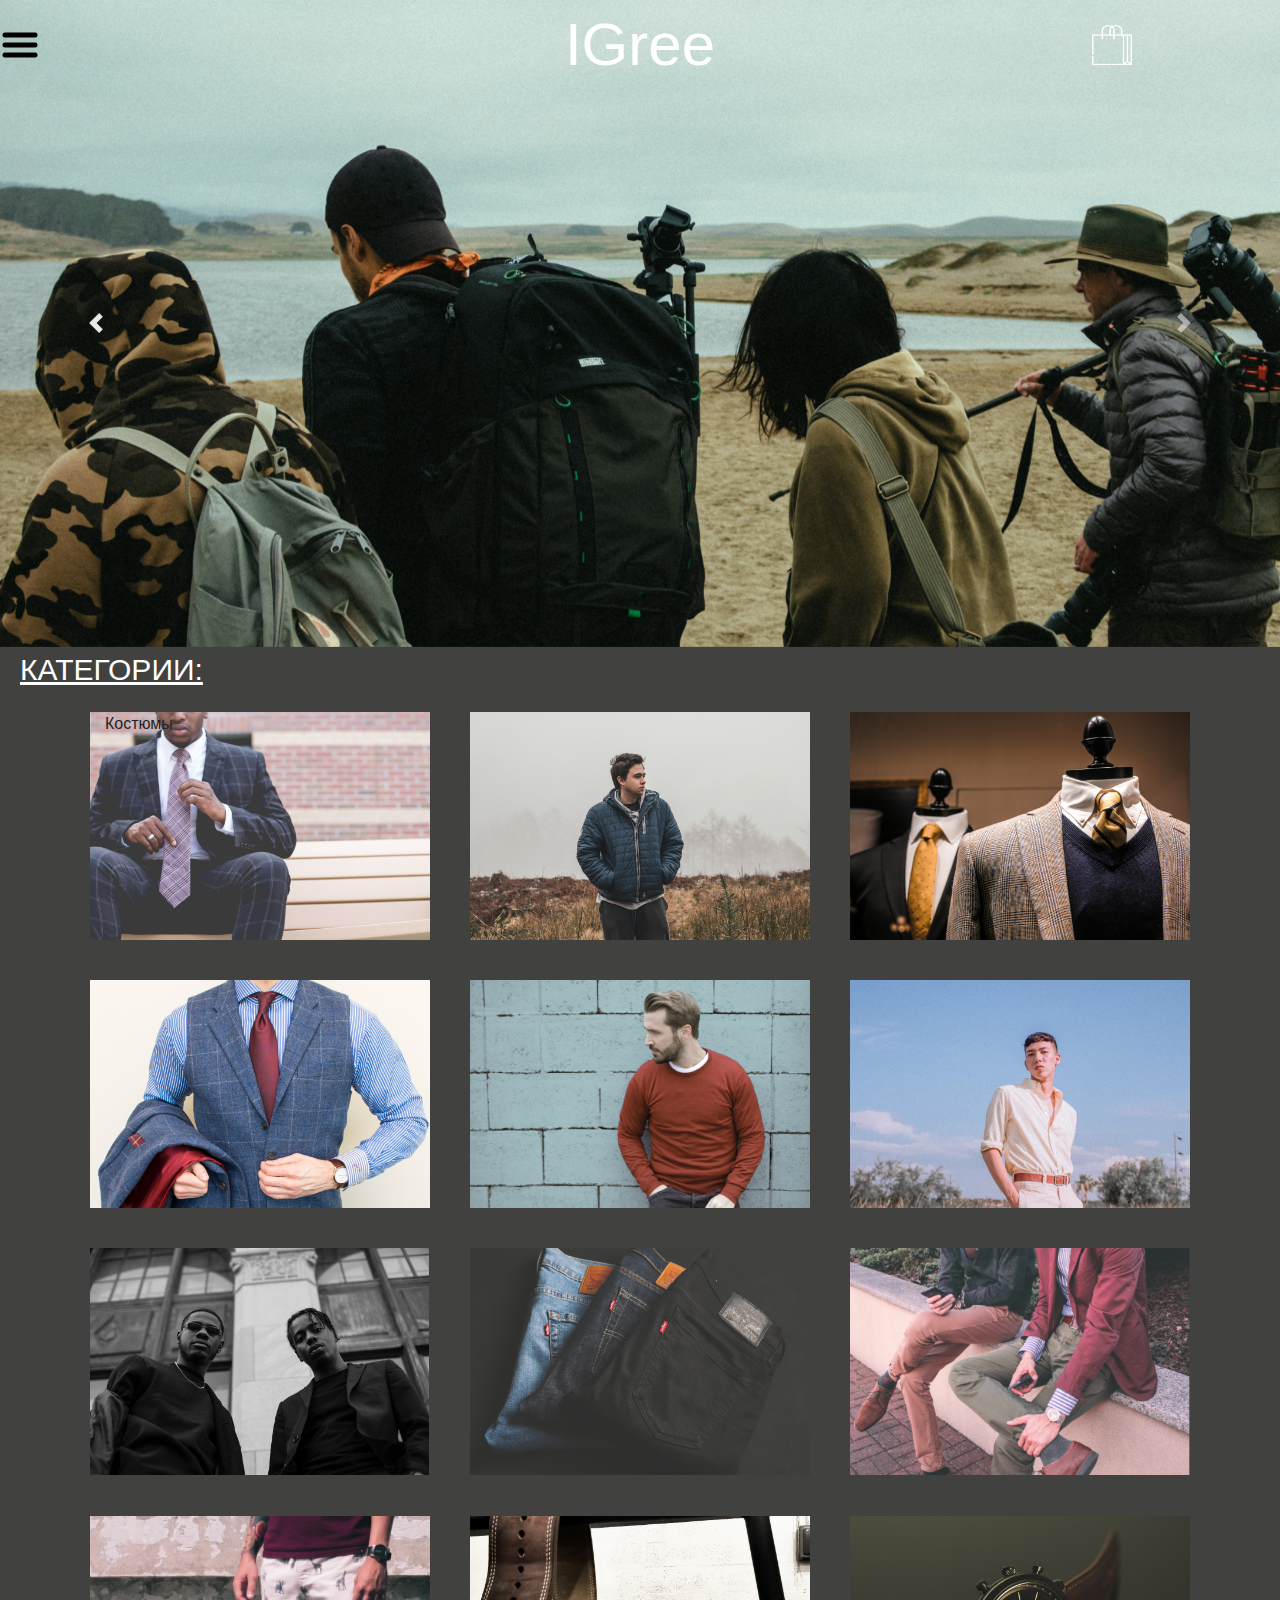
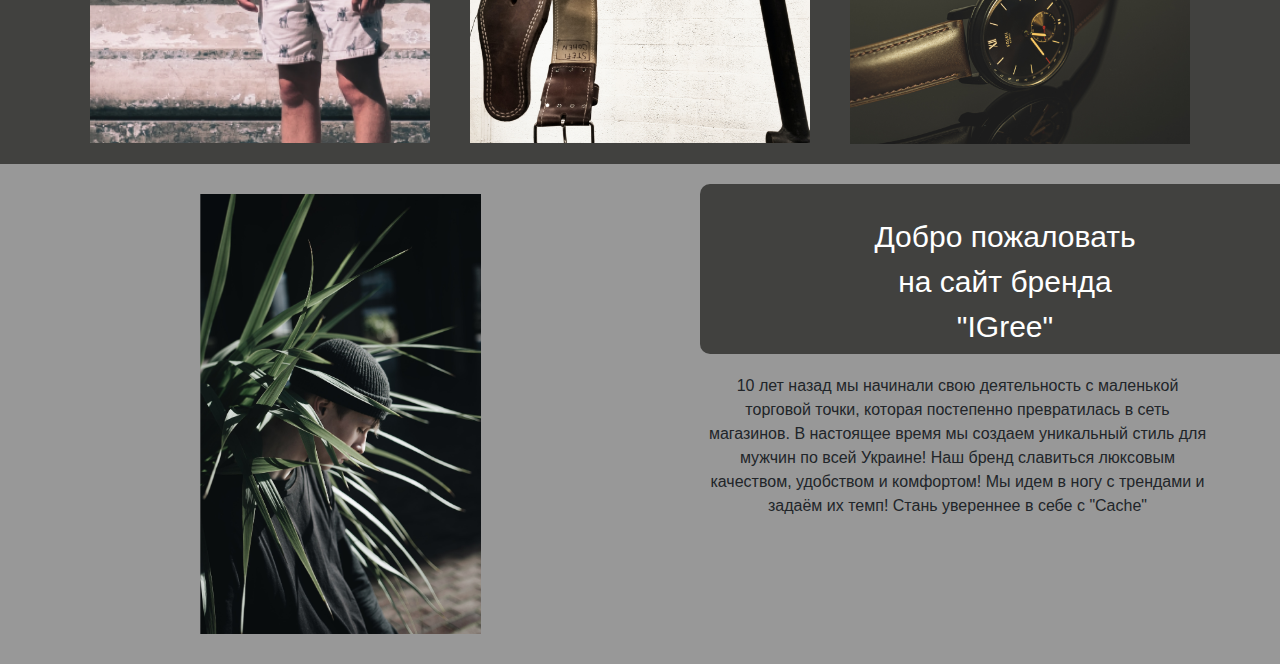
==== index.html @ 5a4f02af "Start" ====
<!DOCTYPE html>
<html lang="en">
<head>
    <meta charset="UTF-8">
    <meta name="viewport" content="width=device-width, initial-scale=1.0">
    <link rel="stylesheet" href="https://stackpath.bootstrapcdn.com/bootstrap/4.5.2/css/bootstrap.min.css" integrity="sha384-JcKb8q3iqJ61gNV9KGb8thSsNjpSL0n8PARn9HuZOnIxN0hoP+VmmDGMN5t9UJ0Z" crossorigin="anonymous">
    <link rel="stylesheet" href="./style.css/header.css">
    <link rel="stylesheet" href="./style.css/carusel.css">
    <link rel="stylesheet" href="./style.css/category.css">
    <link rel="stylesheet" href="./style.css/footer.css">
    <title>IGree</title>
</head>
<body>
    <!-- Header -->
    
    <div class="wrapper">
         
        <header class="header-row">
            
            <div class="row">
                <div class="col-2 ">
                    <a href="#burgerMenu">
                        <img class="hamburger" src="../img/iconsPng/Hamburger_icon.svg.png" alt="menu">
                    </a>
                </div>
                <div class="col-8 text-center">
                    <span class='shopName'>
                        IGree
                    </span>
                </div>
                <div class="col-2 align-items-center">
                    <a href="#shoppingBag">
                        <img class="shoppingBag" src="../img/iconsPng/Shoping bag.png" alt="shoppingBag">
                    </a>
                </div>
            </div>
            

        </header>
        <!-- Сarusel -->
        <div id="carouselExampleControls" class="carousel slide" data-ride="carousel">
            <div class="carousel-inner">
            <div class="carousel-item active">
                <img src="../img/slider/pexels-athena-3002123 1.png" class="img-fluid" alt="...">
            </div>
            <div class="carousel-item">
                <img src="../img/slider/second.png" class="img-fluid" alt="...">
            </div>
            <div class="carousel-item">
                <img src="../img/slider/third.png" class="img-fluid" alt="...">
            </div>
            <div class="carousel-item">
                <img src="../img/slider/four.png" class="img-fluid" alt="...">
            </div>
            <div class="carousel-item">
                <img src="../img/slider/five.png" class="img-fluid" alt="...">
            </div>
            </div>
            <a class="carousel-control-prev" href="#carouselExampleControls" role="button" data-slide="prev">
            <span class="carousel-control-prev-icon" aria-hidden="true"></span>
            <span class="sr-only">Previous</span>
            </a>
            <a class="carousel-control-next" href="#carouselExampleControls" role="button" data-slide="next">
            <span class="carousel-control-next-icon" aria-hidden="true"></span>
            <span class="sr-only">Next</span>
            </a>
        </div>
        
        <div>
            <span class="categoryText">
                КАТЕГОРИИ:
            </span>
        </div>

    <div class="container categoty">
        <div class="row">
            <div class="col-sm categotyItem firstPhoto hover">
                <div class="text-onCar">
                    Костюмы
                </div>
            </div>
            <div class="col-sm categotyItem secondPhoto hover">
                
            </div>
            <div class="col-sm categotyItem thirdPhoto hover">
                
            </div>
        </div>
        <div class="row">
            <div class="col-sm categotyItem fourPhoto hover">
                
            </div>
            <div class="col-sm categotyItem fivePhoto hover">
                
            </div>
            <div class="col-sm categotyItem sixPhoto hover">
                
            </div>
        </div>
        <div class="row">
            <div class="col-sm categotyItem sevenPhoto hover">
                
            </div>
            <div class="col-sm categotyItem eigthPhoto hover">
                
            </div>
            <div class="col-sm categotyItem ninePhoto hover">
                
            </div>
        </div>
        <div class="row">
            <div class="col-sm categotyItem tenPhoto hover">
                
            </div>
            <div class="col-sm categotyItem elevenPhoto hover">
                
            </div>
            <div class="col-sm categotyItem twalvePhoto hover">
                
            </div>
        </div>
    </div> 
        
    </div>  <!-- end wrapper -->
    
    <div class="secondWraper">
       
        <div class="footerImg">
            <!-- imgFooter -->
        </div>
        
        <div class="rigthPart">
            
            <div class="retangleWithText">
                <span>
                    Добро пожаловать <br />
                    на сайт бренда <br />
                    "IGree" 
                </span>
            </div>
            <div class="textRigthPart">
                <span class="retangleText">               
                    10 лет назад мы начинали свою деятельность с маленькой торговой точки, 
                    которая постепенно превратилась в сеть магазинов. 
                    В настоящее время мы создаем уникальный стиль для мужчин по всей Украине!
                     Наш бренд славиться люксовым качеством, удобством и комфортом!
                    Мы идем в ногу с трендами и задаём их темп!
                    Стань увереннее в себе с "Cache"
                </span>
            </div>
        </div>
        
    </div>
        
    

</body>
</html>
---- style.css/header.css ----
.wrapper {
    background-color: #41413F;
}

.header-row {
    overflow: hidden;
    position: fixed;
    top: 0;
    width: 100%;
    z-index: 1;
}

.col-2 {
    display: flex;
    justify-content: space-between;
    align-items: center;
}

.shopName {
    color: #ffffff;
    font-size: 60px;
}

.hamburger {
    width: 40px;
    height: 40px;
}

.shoppingBag {
    width: 40px;
    height: 40px;
}
---- style.css/category.css ----
.hover:hover {
    outline: 10px solid white;
    outline-offset: 0px;

}

.text-onCard {
    opacity: 0;
    height: 187px;
    width: 100%;
}

.text-onCard:hover {
    
     z-index: 1;
     opacity: 1;
    font-size: 24px; 
}

.hover.text:hover {
    display: inherit;
    outline: 0px;
}

.categoryText {
    padding-left: 20px ;
    color: white;
    font-size: 30px;
    text-decoration: underline;
}

.categotyItem {
    margin: 20px;
    width: 500px;
    height: 228px;
    /* background-color: red; */
}

.firstPhoto {
    background: url(../img/category/first.png) no-repeat;
    background-size: cover;
}

.secondPhoto {
    background: url(../img/category/second.png) no-repeat;
    background-size: cover;
}


.thirdPhoto {
    background: url(../img/category/third.png) no-repeat;
    background-size: cover;
}


.fourPhoto {
    background: url(../img/category/four.png) no-repeat;
    background-size: cover;
}

.fivePhoto {
    background: url(../img/category/five.png) no-repeat;
    background-size: cover;
}

.sixPhoto {
    background: url(../img/category/six.png) no-repeat;
    background-size: cover;
}

.sevenPhoto {
    background: url(../img/category/seven.png) no-repeat;
    background-size: contain;
}

.eigthPhoto {
    background: url(../img/category/eigth.png) no-repeat;
    background-size: contain;
}

.ninePhoto {
    background: url(../img/category/nine.png) no-repeat;
    background-size: contain;
}

.tenPhoto {
    background: url(../img/category/ten.png) no-repeat;
    background-size: contain;
}

.elevenPhoto {
    background: url(../img/category/eleven.png) no-repeat;
    background-size: contain;
}

.twalvePhoto {
    background: url(../img/category/twalve.png) no-repeat;
    background-size: contain;
}
---- style.css/footer.css ----
.secondWraper {
    display: flex;
    justify-content: center;
    flex-direction: row;
    height: 500px;
    background-color: #989898;
}

.footerImg {
    flex: 1;
    background: url(../img/Footer/footerImg.png) no-repeat;
    background-size: contain;
    background-position: center;
    margin: 30px;
    padding-left: 20px;
    width: 100%;
}

.rigthPart {
    display: flex;
    flex-direction: column;
    text-align: center;
    flex: 1;
}


.retangleWithText {
    padding-top: 30px;
    padding-left:10px; 
    margin: 20px;
    text-align: center;
    font-size: 30px;
    border-radius: 10px;

    background-color: #41413F;
    color: white;
    
    min-height: 170px;
    width: 100%
}

.textRigthPart {
    display: flex;
    flex-direction: row;
    justify-content: center;
    padding-right: 20px;

}

.retangleText {
  padding-left: 25px;
  padding-right: 50px;
}
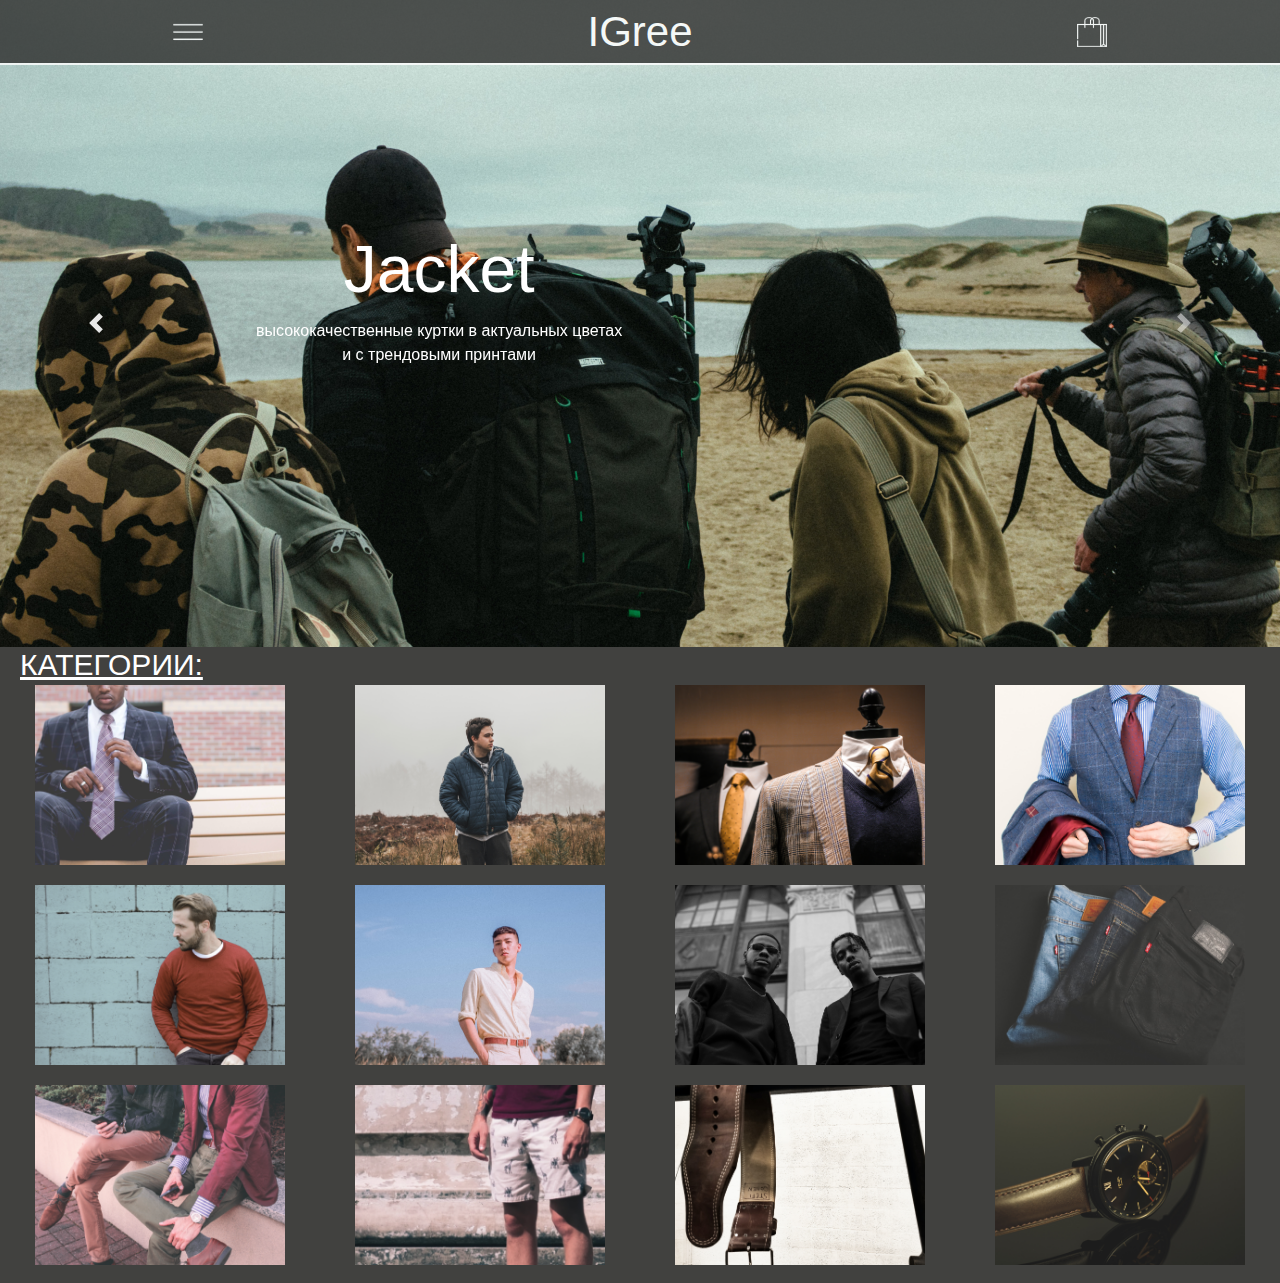
==== commit 4cf6bf12: "all change" ====
--- a/index.html
+++ b/index.html
@@ -4,6 +4,7 @@
     <meta charset="UTF-8">
     <meta name="viewport" content="width=device-width, initial-scale=1.0">
     <link rel="stylesheet" href="https://stackpath.bootstrapcdn.com/bootstrap/4.5.2/css/bootstrap.min.css" integrity="sha384-JcKb8q3iqJ61gNV9KGb8thSsNjpSL0n8PARn9HuZOnIxN0hoP+VmmDGMN5t9UJ0Z" crossorigin="anonymous">
+    <link href="https://fonts.googleapis.com/css2?family=Jura:wght@700&display=swap" rel="stylesheet">
     <link rel="stylesheet" href="./style.css/header.css">
     <link rel="stylesheet" href="./style.css/carusel.css">
     <link rel="stylesheet" href="./style.css/category.css">
@@ -13,120 +14,219 @@
 <body>
     <!-- Header -->
     
-    <div class="wrapper">
+<div class="wrapper">
          
-        <header class="header-row">
-            
-            <div class="row">
-                <div class="col-2 ">
-                    <a href="#burgerMenu">
-                        <img class="hamburger" src="../img/iconsPng/Hamburger_icon.svg.png" alt="menu">
-                    </a>
+<header class="header-row categoryPage">
+    <div class="row">
+        <div class="col-2 p-0 justify-content-end">
+            <a href="#burgerMenu">
+                <img class="hamburger" src="./img/headerWhite/menu 1.png" alt="menu">
+            </a>
+        </div>
+        <div class="col-8 text-center">
+            <span class='shopName categoryBlack'>
+                IGree
+            </span>
+        </div>
+        <div class="col-2 p-0">
+            <a href="#shoppingBag">
+                <img class="shoppingBag categoryBlack" src='./img/headerWhite/Shoping bag.png' alt="shoppingBag">
+            </a>
+        </div>
+    </div>
+</header>
+
+        <!-- Сarusel -->
+<div id="carouselExampleControls mt-5" class="carousel slide" data-ride="carousel">
+    <div class="carousel-inner">
+        <div class="carousel-item active">
+            <img src="../img/slider/pexels-athena-3002123 1.png" class="img-fluid" alt="...">
+                <div class="caruselText">
+                    <div class="carusel title">
+                         <span>Jacket</span>
+                    </div>
+                   <div class="carusel text">
+                        <span> высококачественные куртки в актуальных цветах <br />
+                            и с трендовыми принтами</span>
+                    </div>
                 </div>
-                <div class="col-8 text-center">
-                    <span class='shopName'>
-                        IGree
-                    </span>
-                </div>
-                <div class="col-2 align-items-center">
-                    <a href="#shoppingBag">
-                        <img class="shoppingBag" src="../img/iconsPng/Shoping bag.png" alt="shoppingBag">
-                    </a>
-                </div>
-            </div>
-            
+        </div>
+        <div class="carousel-item">
+            <img src="../img/slider/second.png" class="img-fluid" alt="...">
+        </div>
+        <div class="carousel-item">
+            <img src="../img/slider/third.png" class="img-fluid" alt="...">
+         </div>
+        <div class="carousel-item">
+            <img src="../img/slider/four.png" class="img-fluid" alt="...">
+        </div>
+        <div class="carousel-item">
+            <img src="../img/slider/five.png" class="img-fluid" alt="...">
+        </div>
+    </div>
+    <a class="carousel-control-prev" href="#carouselExampleControls" role="button" data-slide="prev">
+        <span class="carousel-control-prev-icon" aria-hidden="true"></span>
+        <span class="sr-only">Previous</span>
+    </a>
+    <a class="carousel-control-next" href="#carouselExampleControls" role="button" data-slide="next">
+        <span class="carousel-control-next-icon" aria-hidden="true"></span>
+        <span class="sr-only">Next</span>
+    </a>
+</div>
+        
+<div>
+    <span class="categoryText display-1">
+        КАТЕГОРИИ:
+    </span>
+</div>
 
-        </header>
-        <!-- Сarusel -->
-        <div id="carouselExampleControls" class="carousel slide" data-ride="carousel">
-            <div class="carousel-inner">
-            <div class="carousel-item active">
-                <img src="../img/slider/pexels-athena-3002123 1.png" class="img-fluid" alt="...">
-            </div>
-            <div class="carousel-item">
-                <img src="../img/slider/second.png" class="img-fluid" alt="...">
-            </div>
-            <div class="carousel-item">
-                <img src="../img/slider/third.png" class="img-fluid" alt="...">
-            </div>
-            <div class="carousel-item">
-                <img src="../img/slider/four.png" class="img-fluid" alt="...">
-            </div>
-            <div class="carousel-item">
-                <img src="../img/slider/five.png" class="img-fluid" alt="...">
-            </div>
-            </div>
-            <a class="carousel-control-prev" href="#carouselExampleControls" role="button" data-slide="prev">
-            <span class="carousel-control-prev-icon" aria-hidden="true"></span>
-            <span class="sr-only">Previous</span>
-            </a>
-            <a class="carousel-control-next" href="#carouselExampleControls" role="button" data-slide="next">
-            <span class="carousel-control-next-icon" aria-hidden="true"></span>
-            <span class="sr-only">Next</span>
-            </a>
-        </div>
-        
-        <div>
-            <span class="categoryText">
-                КАТЕГОРИИ:
-            </span>
-        </div>
-
-    <div class="container categoty">
-        <div class="row">
-            <div class="col-sm categotyItem firstPhoto hover">
-                <div class="text-onCar">
-                    Костюмы
-                </div>
-            </div>
-            <div class="col-sm categotyItem secondPhoto hover">
-                
-            </div>
-            <div class="col-sm categotyItem thirdPhoto hover">
-                
-            </div>
-        </div>
-        <div class="row">
-            <div class="col-sm categotyItem fourPhoto hover">
-                
-            </div>
-            <div class="col-sm categotyItem fivePhoto hover">
-                
-            </div>
-            <div class="col-sm categotyItem sixPhoto hover">
-                
-            </div>
-        </div>
-        <div class="row">
-            <div class="col-sm categotyItem sevenPhoto hover">
-                
-            </div>
-            <div class="col-sm categotyItem eigthPhoto hover">
-                
-            </div>
-            <div class="col-sm categotyItem ninePhoto hover">
-                
-            </div>
-        </div>
-        <div class="row">
-            <div class="col-sm categotyItem tenPhoto hover">
-                
-            </div>
-            <div class="col-sm categotyItem elevenPhoto hover">
-                
-            </div>
-            <div class="col-sm categotyItem twalvePhoto hover">
-                
-            </div>
-        </div>
-    </div> 
+<!-- Категории -->
+    <div class="container-fluid categoty">
+        <div class="row flex-wrap">
+            <div class="col-sm-3 col-md-3 category-item">
+                <figure>
+                    <div class="firstPhoto commonPhotoStyle">
+                        <div class="hideText textFirstPhotoPosition">
+                            <div class="whiteTextBlock">Костю</div>
+                            <div class="blackTextBlock">мы</div>
+                        </div>
+                    </div>
+                </figure>
+            </div>
+            <div class="col-sm-3 col-md-3 category-item">
+                <figure>
+                    <div class="secondPhoto commonPhotoStyle">
+                        <div class="hideText textSecondPhotoPosition">
+                            <div class="mainTextBlock">
+                                <div class="blackTextBlock">Ку</div>
+                                <div class="whiteTextBlock">рт</div>
+                                <div class="blackTextBlock">ки</div>
+                            </div>
+                        </div>
+                    </div>
+                </figure>
+            </div>
+            <div class="col-sm-3 col-md-3 category-item">
+                <figure>
+                    <div class="thirdPhoto commonPhotoStyle">
+                        <div class="hideText textThirdPhotoPosition">
+                            <div class="mainTextBlock">
+                                <div class="whiteTextBlock">Пиджаки</div>
+                            </div>
+                        </div>
+                    </div>
+                </figure>
+            </div>
+            <div class="col-sm-3 col-md-3 category-item">
+                <figure>
+                    <div class="fourPhoto commonPhotoStyle">
+                        <div class="hideText textFourPhotoPosition">
+                            <div class="mainTextBlock">
+                                <div class="whiteTextBlock">Жилеты</div>
+                            </div>
+                        </div>
+                    </div>
+                </figure>
+            </div>
+            <div class="col-sm-3 col-md-3 category-item">
+                <figure>
+                    <div class="fivePhoto commonPhotoStyle">
+                        <div class="hideText textFivePhotoPosition">
+                            <div class="mainTextBlock">
+                                <div class="blackTextBlock">Коф</div>
+                                <div class="whiteTextBlock">ты</div>
+                            </div>
+                        </div>
+                    </div>
+                </figure>
+            </div>
+            <div class="col-sm-3 col-md-3 category-item">
+                <figure>
+                    <div class="sixPhoto commonPhotoStyle">
+                        <div class="hideText textSixPhotoPosition">
+                            <div class="mainTextBlock">
+                                <div class="whiteTextBlock">Рубашки</div>
+                            </div>
+                        </div>
+                    </div>
+                </figure>
+            </div>
+            <div class="col-sm-3 col-md-3 category-item">
+                <figure>
+                    <div class="sevenPhoto commonPhotoStyle">
+                        <div class="hideText textSevenPhotoPosition">
+                            <div class="mainTextBlock">
+                                <div class="whiteTextBlock">Футболки</div>
+                            </div>
+                        </div>
+                    </div>
+                </figure>
+            </div>
+            <div class="col-sm-3 col-md-3 category-item">
+                <figure>
+                    <div class="eigthPhoto commonPhotoStyle">
+                        <div class="hideText textEigthPhotoPosition">
+                            <div class="mainTextBlock">
+                                <div class="whiteTextBlock">Джинсы</div>
+                            </div>
+                        </div>
+                    </div>
+                </figure>
+            </div>
+            <div class="col-sm-3 col-md-3 category-item">
+                <figure>
+                    <div class="ninePhoto commonPhotoStyle">
+                        <div class="hideText textNinePhotoPosition">
+                            <div class="mainTextBlock">
+                                <div class="whiteTextBlock">Брюки</div>
+                            </div>
+                        </div>
+                    </div>
+                </figure>
+            </div>
+            <div class="col-sm-3 col-md-3 category-item">
+                <figure>
+                    <div class="tenPhoto commonPhotoStyle">
+                        <div class="hideText textTenPhotoPosition">
+                            <div class="mainTextBlock">
+                                <div class="blackTextBlock">Шор</div>
+                                <div class="whiteTextBlock">ты</div>
+                            </div>
+                        </div>
+                    </div>
+                </figure>
+            </div>
+            <div class="col-sm-3 col-md-3 category-item">
+                <figure>
+                    <div class="elevenPhoto commonPhotoStyle">
+                        <div class="hideText textElevenPhotoPosition">
+                            <div class="mainTextBlock">
+                                <div class="whiteTextBlock">Ре</div>
+                                <div class="blackTextBlock">мни</div>
+                            </div>
+                        </div>
+                    </div>
+                </figure>
+            </div>
+            <div class="col-sm-3 col-md-3 category-item">
+                <figure>
+                    <div class="twalvePhoto commonPhotoStyle">
+                        <div class="hideText textTwalvePhotoPosition">
+                                <div class="whiteTextBlock">Часы</div>
+                        </div>
+                    </div>
+                </figure>
+            </div>
+        </div>
+     </div>
+</div> 
         
     </div>  <!-- end wrapper -->
     
-    <div class="secondWraper">
+    <!-- <div class="secondWraper">
        
         <div class="footerImg">
-            <!-- imgFooter -->
+             
         </div>
         
         <div class="rigthPart">
@@ -150,9 +250,9 @@
             </div>
         </div>
         
-    </div>
-        
-    
+    </div> -->
+        
+ 
 
 </body>
 </html>--- a/style.css/header.css
+++ b/style.css/header.css
@@ -1,4 +1,3 @@
-
 .wrapper {
     background-color: #41413F;
 }
@@ -9,6 +8,15 @@
     top: 0;
     width: 100%;
     z-index: 1;
+    background-color: #2c2c2b;
+    opacity: 0.8;
+}
+
+.header-row:after {
+   content: "";
+    display: block;
+    background-color: white;
+    border: 0.8px solid white
 }
 
 .col-2 {
@@ -18,18 +26,23 @@
 }
 
 .shopName {
+    opacity: 1;
     color: #ffffff;
-    font-size: 60px;
+    font-size: 42px;
 }
 
 .hamburger {
-    width: 40px;
-    height: 40px;
+    opacity: 1;
+    z-index: 1;
+    padding-top: 6px;
+    width: 30px;
+    height: 30px;
 }
 
 .shoppingBag {
-    width: 40px;
-    height: 40px;
+    opacity: 1;
+    width: 30px;
+    height: 30px;
 }
 
 
--- a/style.css/carusel.css
+++ b/style.css/carusel.css
@@ -0,0 +1,25 @@
+.carousel-item {
+    
+}
+
+.caruselText {
+    display: flex;
+    flex-direction: column;
+    justify-content: center;
+    align-items: center;
+    position: absolute;
+    left: 20%;
+    top: 34%;
+
+}
+
+.carusel.title {
+    color: white;
+    font-size: 66px;
+    
+}
+
+.carusel.text {
+    text-align: center;
+    color: white;
+}--- a/style.css/category.css
+++ b/style.css/category.css
@@ -1,40 +1,129 @@
-
-.hover:hover {
-    outline: 10px solid white;
-    outline-offset: 0px;
-
-}
-
-.text-onCard {
-    opacity: 0;
-    height: 187px;
-    width: 100%;
-}
-
-.text-onCard:hover {
-    
-     z-index: 1;
-     opacity: 1;
-    font-size: 24px; 
-}
-
-.hover.text:hover {
-    display: inherit;
-    outline: 0px;
-}
+*, *:before, *:after {
+    box-sizing: border-box;
+  }
 
 .categoryText {
     padding-left: 20px ;
     color: white;
     font-size: 30px;
     text-decoration: underline;
+} 
+
+.row {
+    display: flex;
+    justify-content: center;
+}
+
+figure {
+    color: #fff;
+    display: inline-flex;
+    justify-content: center;
+    align-items: center;
+    text-align: center;
+    position: relative;
+}
+
+figure span {
+    transition: 0.2s;
+    transform: translateY(20px);
+}
+
+figure p {
+    transition: 0.2s;
+    transform: translateY(-20px);
+    opacity: 0;
+    visibility: hidden;
+    /* letter-spacing: 10px; */
+}
+
+figure:before {
+    content: '';
+    position: absolute;
+    top: 5%;
+    right: 5%;
+    bottom: 5%;
+    left: 5%;
+    border-top: solid 2px;
+    border-bottom: solid 2px;
+    transition: 0.2s;
+    transform: scaleX(0);
+}
+  
+figure:after {
+    content: '';
+    position: absolute;
+    top: 5%;
+    right: 5%;
+    bottom: 5%;
+    left: 5%;
+    border-left: solid 2px;
+    border-right: solid 2px;
+    transition: 0.2s;
+    transform: scaleY(0);
+}
+
+.hideText {
+    display: flex;
+    font-family: 'Jura', sans-serif;
+    font-size: 30px;
+    opacity: 0;
+}
+
+figure:hover:before, 
+figure:hover:after{
+    transform: scale(1);
+}
+  
+figure:hover .hideText, 
+figure:hover p {
+    transform: translateY(0);
+    opacity: 1;
+    visibility: visible;
 }
 
 .categotyItem {
+    width: 80vh;
     margin: 20px;
-    width: 500px;
-    height: 228px;
-    /* background-color: red; */
+    height: 161px;
+} 
+
+.category-item {
+    position: relative;
+    height: 200px;
+     min-width: 280px;
+}
+
+.category-item > figure {
+    position: absolute;
+    top: 0;
+    left: 15px;
+    right: 15px;
+    bottom: 0;    
+}
+
+.commonPhotoStyle {
+    height: 180px;
+    min-width: 250px;
+}
+
+/* textHoverBlock */
+
+.mainTextBlock{
+    display: flex;
+    flex-direction: row;
+    text-align: justify;
+}
+
+.firstPhoto.commonPhotoStyle {
+    text-align: justify;
+}
+
+.blackTextBlock {
+    color: black;
+}
+
+.whiteTextBlock {
+    color: white;
 }
 
 .firstPhoto {
@@ -42,26 +131,71 @@
     background-size: cover;
 }
 
+.textFirstPhotoPosition {
+    position: absolute;
+    top: 41%;
+    left: 11%;
+    text-align: center;
+    width: 100%;
+    letter-spacing: 10px;
+}
+
 .secondPhoto {
     background: url(../img/category/second.png) no-repeat;
     background-size: cover;
 }
 
+.textSecondPhotoPosition {
+    position: absolute;
+    top: 41%;
+    left: 10%;
+    text-align: center;
+    font-size: 36px;
+    width: 100%;
+    letter-spacing: 0.37em;
+}
 
 .thirdPhoto {
     background: url(../img/category/third.png) no-repeat;
     background-size: cover;
 }
 
+.textThirdPhotoPosition {
+    position: absolute;
+    top: 70%;
+    left: 10%;
+    text-align: center;
+    width: 100%;
+    letter-spacing: 0.37em;
+} 
 
 .fourPhoto {
     background: url(../img/category/four.png) no-repeat;
     background-size: cover;
 }
 
+.textFourPhotoPosition {
+    position: absolute;
+    top: 60%;
+    left: 23%;
+    text-align: center;
+    width: 100%;
+    letter-spacing: 0.37em;
+}
+
 .fivePhoto {
     background: url(../img/category/five.png) no-repeat;
     background-size: cover;
+
+}
+
+.textFivePhotoPosition {
+    position: absolute;
+    top: 41%;
+    left: 11%;
+    text-align: center;
+    width: 100%;
+    letter-spacing: 0.37em;
 }
 
 .sixPhoto {
@@ -69,32 +203,95 @@
     background-size: cover;
 }
 
+.textSixPhotoPosition {
+    position: absolute;
+    top: 2%;
+    left: 10%;
+    text-align: center;
+    width: 100%;
+    letter-spacing: 0.37em;
+}
+
 .sevenPhoto {
     background: url(../img/category/seven.png) no-repeat;
-    background-size: contain;
+    background-size: cover;
+}
+
+.textSevenPhotoPosition {
+    position: absolute;
+    top: 69%;
+    left: 8%;
+    text-align: center;
+    width: 100%;
+    letter-spacing: 0.30em;
 }
 
 .eigthPhoto {
     background: url(../img/category/eigth.png) no-repeat;
-    background-size: contain;
+    background-size: cover;
+}
+
+.textEigthPhotoPosition {
+    position: absolute;
+    top: 41%;
+    left: 15%;
+    text-align: center;
+    width: 100%;
+    letter-spacing: 0.37em;
 }
 
 .ninePhoto {
     background: url(../img/category/nine.png) no-repeat;
-    background-size: contain;
+    background-size: cover;
+}
+
+.textNinePhotoPosition {
+    position: absolute;
+    top: 60%;
+    left: 23%;
+    text-align: center;
+    width: 100%;
+    letter-spacing: 0.37em;
 }
 
 .tenPhoto {
     background: url(../img/category/ten.png) no-repeat;
-    background-size: contain;
+    background-size: cover;
+}
+
+.textTenPhotoPosition {
+    position: absolute;
+    top: 41%;
+    left: 15%;
+    text-align: center;
+    width: 100%;
+    letter-spacing: 0.7em;
 }
 
 .elevenPhoto {
     background: url(../img/category/eleven.png) no-repeat;
-    background-size: contain;
+    background-size: cover;
+}
+
+.textElevenPhotoPosition {
+    position: absolute;
+    top: 35%;
+    left: 13%;
+    text-align: center;
+    width: 100%;
+    letter-spacing: 0.7em;
 }
 
 .twalvePhoto {
     background: url(../img/category/twalve.png) no-repeat;
-    background-size: contain;
+    background-size: cover;
+}
+
+.textTwalvePhotoPosition {
+    position: absolute;
+    top: 41%;
+    left: 15%;
+    text-align: center;
+    width: 100%;
+    letter-spacing: 1.1em;
 }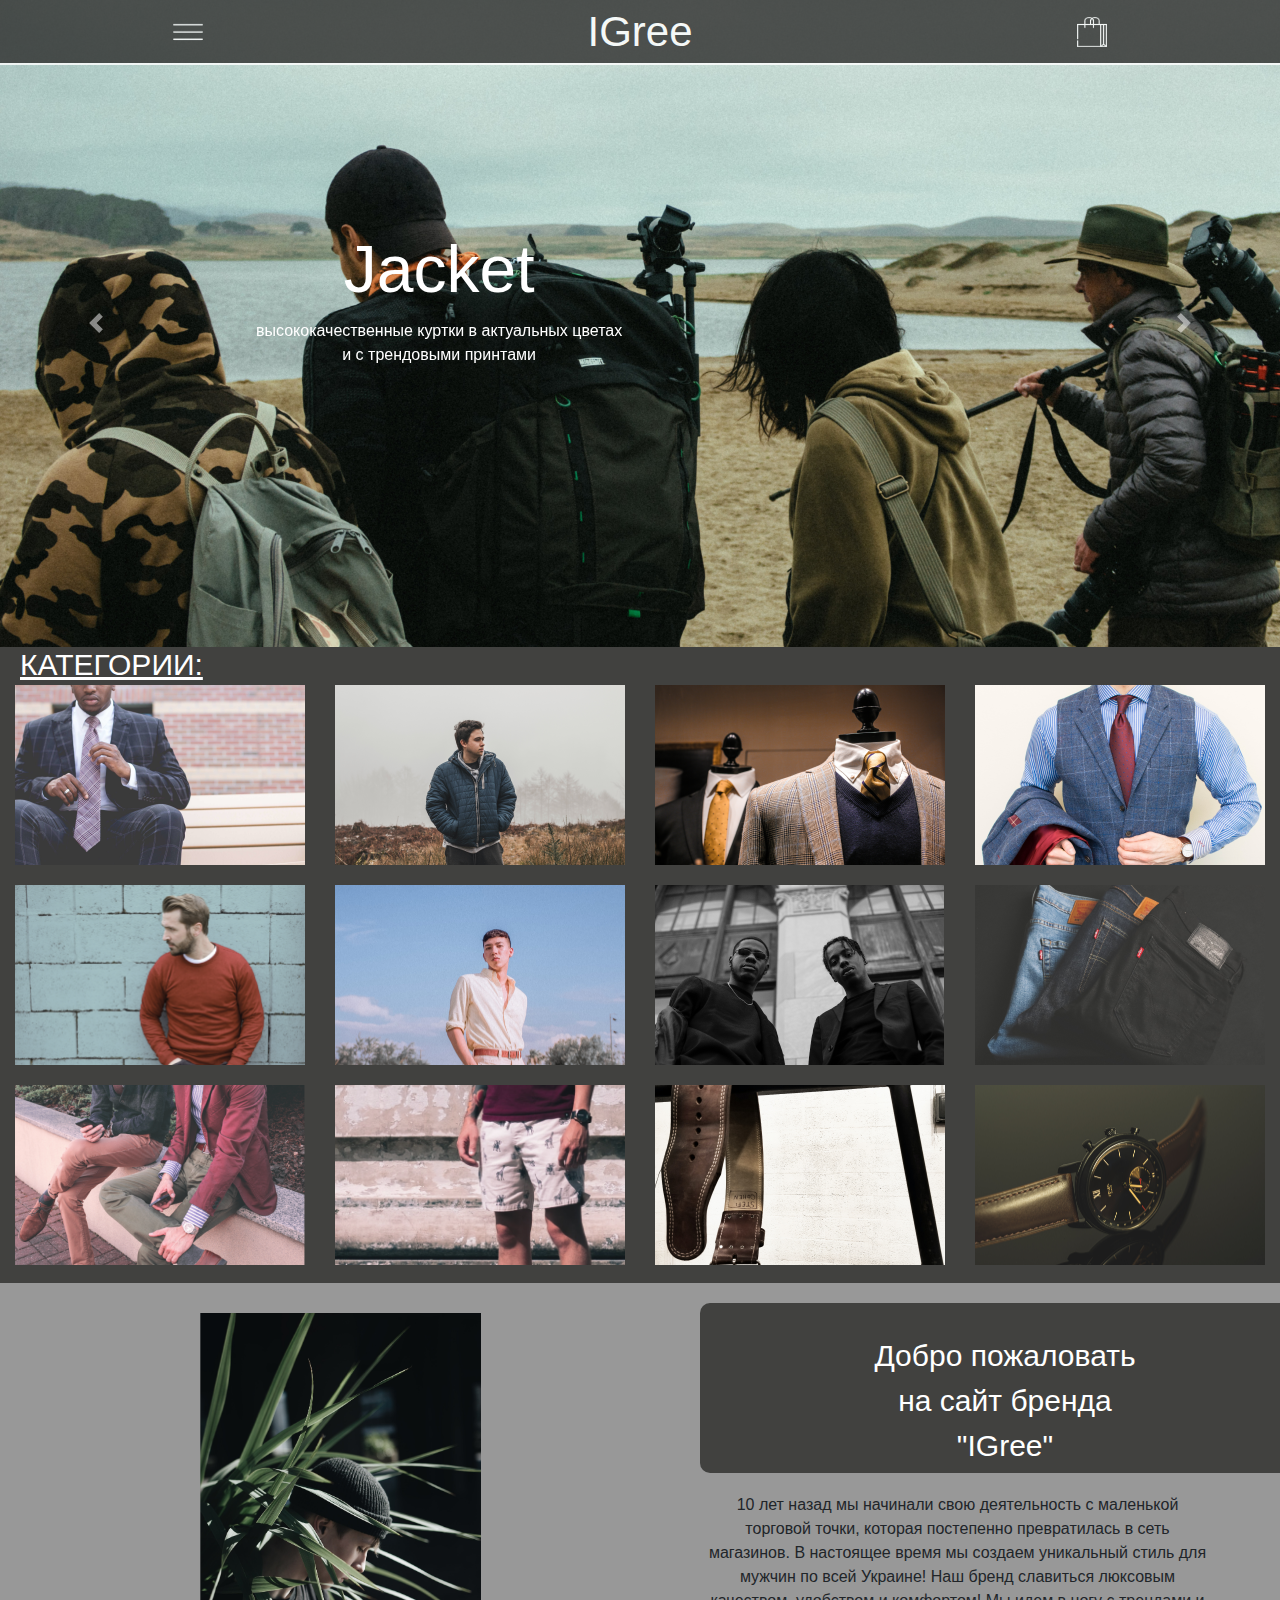
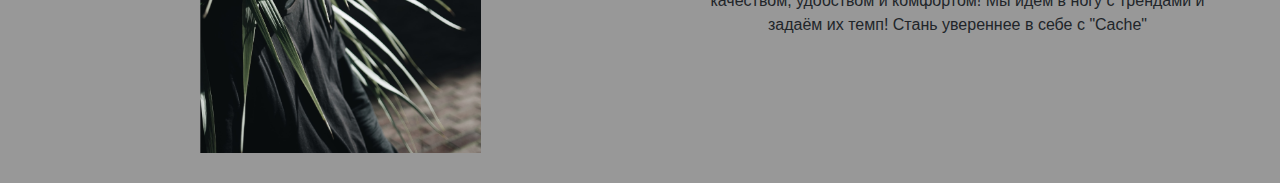
==== commit 1fe36cb0: "all chenges" ====
--- a/index.html
+++ b/index.html
@@ -87,8 +87,10 @@
                 <figure>
                     <div class="firstPhoto commonPhotoStyle">
                         <div class="hideText textFirstPhotoPosition">
-                            <div class="whiteTextBlock">Костю</div>
-                            <div class="blackTextBlock">мы</div>
+                            <div class="commonBlackAndWhiteBlock">
+                                <div class="whiteTextBlock">Костю</div>
+                                <div class="blackTextBlock">мы</div>
+                            </div>
                         </div>
                     </div>
                 </figure>
@@ -98,9 +100,11 @@
                     <div class="secondPhoto commonPhotoStyle">
                         <div class="hideText textSecondPhotoPosition">
                             <div class="mainTextBlock">
-                                <div class="blackTextBlock">Ку</div>
-                                <div class="whiteTextBlock">рт</div>
-                                <div class="blackTextBlock">ки</div>
+                                <div class="commonBlackAndWhiteBlock">
+                                    <div class="blackTextBlock">Ку</div>
+                                    <div class="whiteTextBlock">рт</div>
+                                    <div class="blackTextBlock">ки</div>
+                                </div>
                             </div>
                         </div>
                     </div>
@@ -111,7 +115,9 @@
                     <div class="thirdPhoto commonPhotoStyle">
                         <div class="hideText textThirdPhotoPosition">
                             <div class="mainTextBlock">
-                                <div class="whiteTextBlock">Пиджаки</div>
+                                <div class="commonBlackAndWhiteBlock">
+                                    <div class="whiteTextBlock">Пиджаки</div>
+                                </div>
                             </div>
                         </div>
                     </div>
@@ -122,7 +128,9 @@
                     <div class="fourPhoto commonPhotoStyle">
                         <div class="hideText textFourPhotoPosition">
                             <div class="mainTextBlock">
-                                <div class="whiteTextBlock">Жилеты</div>
+                                <div class="commonBlackAndWhiteBlock">
+                                    <div class="whiteTextBlock">Жилеты</div>
+                                </div>
                             </div>
                         </div>
                     </div>
@@ -133,8 +141,10 @@
                     <div class="fivePhoto commonPhotoStyle">
                         <div class="hideText textFivePhotoPosition">
                             <div class="mainTextBlock">
-                                <div class="blackTextBlock">Коф</div>
-                                <div class="whiteTextBlock">ты</div>
+                                <div class="commonBlackAndWhiteBlock">
+                                    <div class="blackTextBlock">Коф</div>
+                                    <div class="whiteTextBlock">ты</div>
+                                </div>
                             </div>
                         </div>
                     </div>
@@ -145,7 +155,9 @@
                     <div class="sixPhoto commonPhotoStyle">
                         <div class="hideText textSixPhotoPosition">
                             <div class="mainTextBlock">
-                                <div class="whiteTextBlock">Рубашки</div>
+                                <div class="commonBlackAndWhiteBlock">
+                                    <div class="whiteTextBlock">Рубашки</div>
+                                </div>
                             </div>
                         </div>
                     </div>
@@ -156,7 +168,9 @@
                     <div class="sevenPhoto commonPhotoStyle">
                         <div class="hideText textSevenPhotoPosition">
                             <div class="mainTextBlock">
-                                <div class="whiteTextBlock">Футболки</div>
+                                <div class="commonBlackAndWhiteBlock">
+                                    <div class="whiteTextBlock">Футболки</div>
+                                 </div>
                             </div>
                         </div>
                     </div>
@@ -167,7 +181,9 @@
                     <div class="eigthPhoto commonPhotoStyle">
                         <div class="hideText textEigthPhotoPosition">
                             <div class="mainTextBlock">
-                                <div class="whiteTextBlock">Джинсы</div>
+                                <div class="commonBlackAndWhiteBlock">
+                                    <div class="whiteTextBlock">Джинсы</div>
+                                </div>
                             </div>
                         </div>
                     </div>
@@ -178,7 +194,9 @@
                     <div class="ninePhoto commonPhotoStyle">
                         <div class="hideText textNinePhotoPosition">
                             <div class="mainTextBlock">
-                                <div class="whiteTextBlock">Брюки</div>
+                                <div class="commonBlackAndWhiteBlock">
+                                    <div class="whiteTextBlock">Брюки</div>
+                                </div>
                             </div>
                         </div>
                     </div>
@@ -189,8 +207,10 @@
                     <div class="tenPhoto commonPhotoStyle">
                         <div class="hideText textTenPhotoPosition">
                             <div class="mainTextBlock">
-                                <div class="blackTextBlock">Шор</div>
-                                <div class="whiteTextBlock">ты</div>
+                                <div class="commonBlackAndWhiteBlock">
+                                    <div class="blackTextBlock">Шор</div>
+                                    <div class="whiteTextBlock">ты</div>
+                                </div>
                             </div>
                         </div>
                     </div>
@@ -201,8 +221,10 @@
                     <div class="elevenPhoto commonPhotoStyle">
                         <div class="hideText textElevenPhotoPosition">
                             <div class="mainTextBlock">
-                                <div class="whiteTextBlock">Ре</div>
-                                <div class="blackTextBlock">мни</div>
+                                <div class="commonBlackAndWhiteBlock">
+                                    <div class="whiteTextBlock">Ре</div>
+                                    <div class="blackTextBlock">мни</div>
+                                </div>
                             </div>
                         </div>
                     </div>
@@ -212,7 +234,9 @@
                 <figure>
                     <div class="twalvePhoto commonPhotoStyle">
                         <div class="hideText textTwalvePhotoPosition">
+                            <div class="commonBlackAndWhiteBlock">
                                 <div class="whiteTextBlock">Часы</div>
+                            </div>
                         </div>
                     </div>
                 </figure>
@@ -223,14 +247,10 @@
         
     </div>  <!-- end wrapper -->
     
-    <!-- <div class="secondWraper">
-       
-        <div class="footerImg">
-             
-        </div>
-        
-        <div class="rigthPart">
-            
+    <div class="secondWraper">
+        <div class="footerImg">    
+        </div>
+        <div class="rigthPart">   
             <div class="retangleWithText">
                 <span>
                     Добро пожаловать <br />
@@ -248,9 +268,8 @@
                     Стань увереннее в себе с "Cache"
                 </span>
             </div>
-        </div>
-        
-    </div> -->
+        </div>   
+    </div>
         
  
 
--- a/style.css/header.css
+++ b/style.css/header.css
@@ -10,6 +10,7 @@
     z-index: 1;
     background-color: #2c2c2b;
     opacity: 0.8;
+    z-index: 2;
 }
 
 .header-row:after {
--- a/style.css/category.css
+++ b/style.css/category.css
@@ -104,6 +104,7 @@
 .commonPhotoStyle {
     height: 180px;
     min-width: 250px;
+    width: 100%;
 }
 
 /* textHoverBlock */
@@ -118,6 +119,12 @@
     text-align: justify;
 }
 
+.commonBlackAndWhiteBlock {
+    display: flex;
+    position: absolute;
+    left: 15%;
+}
+
 .blackTextBlock {
     color: black;
 }
@@ -134,7 +141,6 @@
 .textFirstPhotoPosition {
     position: absolute;
     top: 41%;
-    left: 11%;
     text-align: center;
     width: 100%;
     letter-spacing: 10px;
@@ -148,7 +154,6 @@
 .textSecondPhotoPosition {
     position: absolute;
     top: 41%;
-    left: 10%;
     text-align: center;
     font-size: 36px;
     width: 100%;
@@ -163,7 +168,6 @@
 .textThirdPhotoPosition {
     position: absolute;
     top: 70%;
-    left: 10%;
     text-align: center;
     width: 100%;
     letter-spacing: 0.37em;
@@ -177,7 +181,6 @@
 .textFourPhotoPosition {
     position: absolute;
     top: 60%;
-    left: 23%;
     text-align: center;
     width: 100%;
     letter-spacing: 0.37em;
@@ -192,7 +195,6 @@
 .textFivePhotoPosition {
     position: absolute;
     top: 41%;
-    left: 11%;
     text-align: center;
     width: 100%;
     letter-spacing: 0.37em;
@@ -206,7 +208,6 @@
 .textSixPhotoPosition {
     position: absolute;
     top: 2%;
-    left: 10%;
     text-align: center;
     width: 100%;
     letter-spacing: 0.37em;
@@ -220,7 +221,6 @@
 .textSevenPhotoPosition {
     position: absolute;
     top: 69%;
-    left: 8%;
     text-align: center;
     width: 100%;
     letter-spacing: 0.30em;
@@ -234,7 +234,6 @@
 .textEigthPhotoPosition {
     position: absolute;
     top: 41%;
-    left: 15%;
     text-align: center;
     width: 100%;
     letter-spacing: 0.37em;
@@ -248,7 +247,6 @@
 .textNinePhotoPosition {
     position: absolute;
     top: 60%;
-    left: 23%;
     text-align: center;
     width: 100%;
     letter-spacing: 0.37em;
@@ -262,7 +260,6 @@
 .textTenPhotoPosition {
     position: absolute;
     top: 41%;
-    left: 15%;
     text-align: center;
     width: 100%;
     letter-spacing: 0.7em;
@@ -276,7 +273,6 @@
 .textElevenPhotoPosition {
     position: absolute;
     top: 35%;
-    left: 13%;
     text-align: center;
     width: 100%;
     letter-spacing: 0.7em;
@@ -290,7 +286,7 @@
 .textTwalvePhotoPosition {
     position: absolute;
     top: 41%;
-    left: 15%;
+    left: 0;
     text-align: center;
     width: 100%;
     letter-spacing: 1.1em;
--- a/style.css/footer.css
+++ b/style.css/footer.css
@@ -14,7 +14,7 @@
     background-position: center;
     margin: 30px;
     padding-left: 20px;
-    width: 100%;
+    width: 865px;
 }
 
 .rigthPart {
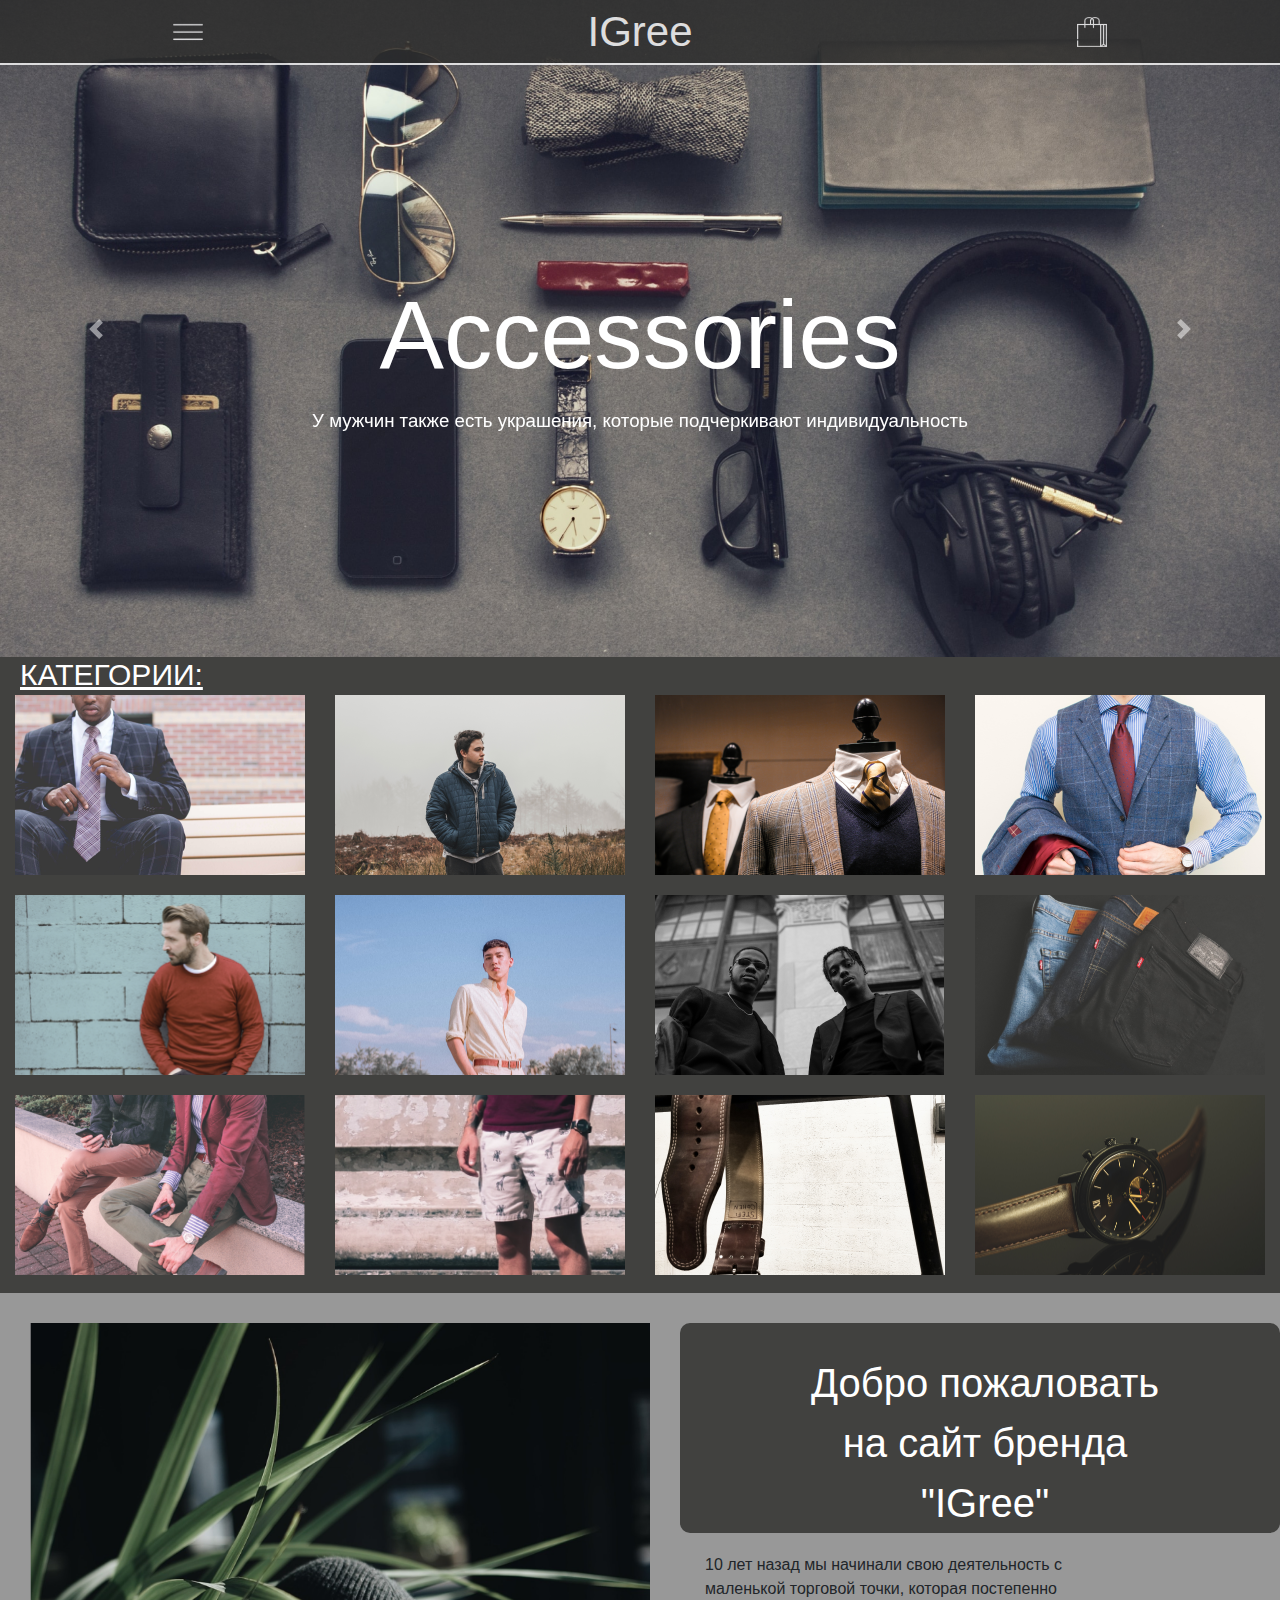
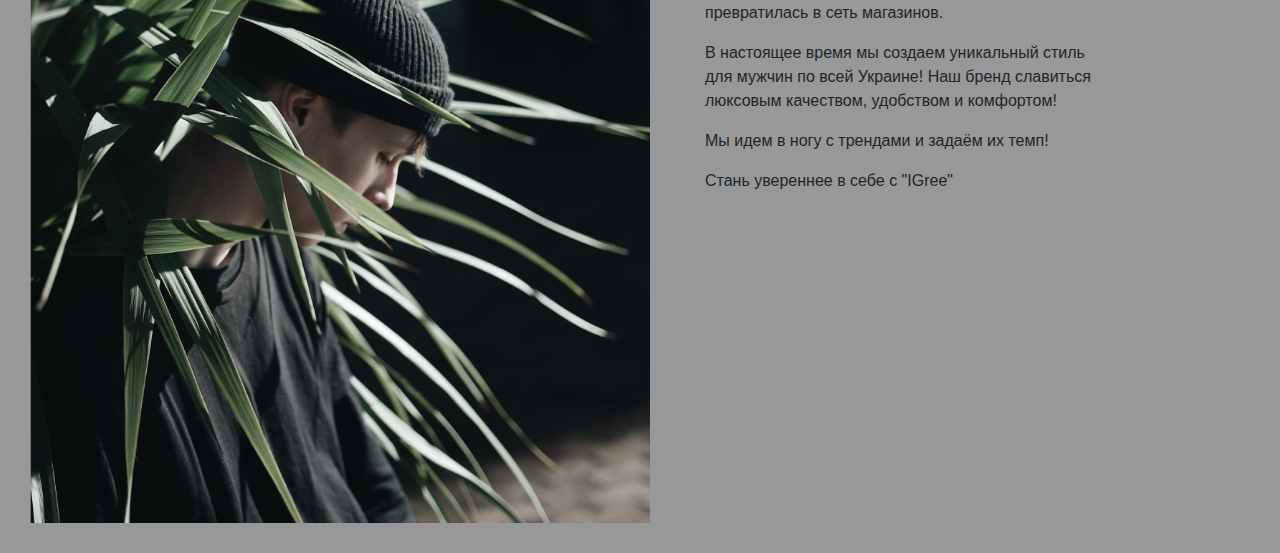
==== commit e77f2ace: "all changes" ====
--- a/index.html
+++ b/index.html
@@ -16,7 +16,7 @@
     
 <div class="wrapper">
          
-<header class="header-row categoryPage">
+<header class="header-row header-black-fixed">
     <div class="row">
         <div class="col-2 p-0 justify-content-end">
             <a href="#burgerMenu">
@@ -24,7 +24,7 @@
             </a>
         </div>
         <div class="col-8 text-center">
-            <span class='shopName categoryBlack'>
+            <span class='shop-Name-Black categoryBlack'>
                 IGree
             </span>
         </div>
@@ -41,7 +41,7 @@
     <div class="carousel-inner">
         <div class="carousel-item active">
             <img src="../img/slider/pexels-athena-3002123 1.png" class="img-fluid" alt="...">
-                <div class="caruselText">
+                <div class="caruselText img-fluid">
                     <div class="carusel title">
                          <span>Jacket</span>
                     </div>
@@ -53,15 +53,55 @@
         </div>
         <div class="carousel-item">
             <img src="../img/slider/second.png" class="img-fluid" alt="...">
+            <div class="caruselText img-fluid">
+                <div class="carusel title">
+                     <span>Hoodie</span>
+                </div>
+               <div class="carusel text">
+                    <span> вид свитера, в котором вы почувствуете себя 
+                        уютно и комфортно, словно в домашней одежде
+                    </span>
+                </div>
+            </div>
         </div>
         <div class="carousel-item">
             <img src="../img/slider/third.png" class="img-fluid" alt="...">
+            <div class="caruselText img-fluid">
+                <div class="carusel title">
+                     <span>Jeans</span>
+                </div>
+               <div class="carusel text">
+                    <span>  универсальный элемент 
+                        гардероба как в деловом образе, так и уличном
+                    </span>
+                </div>
+            </div>
          </div>
         <div class="carousel-item">
             <img src="../img/slider/four.png" class="img-fluid" alt="...">
+            <div class="caruselText img-fluid">
+                <div class="carusel title">
+                     <span>T-shirts</span>
+                </div>
+               <div class="carusel text">
+                    <span> Футболки люксового качества, которые станут 
+                        самым комфортным элементом вашего гардероба
+                    </span>
+                </div>
+            </div>
         </div>
         <div class="carousel-item">
             <img src="../img/slider/five.png" class="img-fluid" alt="...">
+            <div class="caruselText img-fluid">
+                <div class="carusel title">
+                     <span>Accessories</span>
+                </div>
+               <div class="carusel text">
+                    <span>  У мужчин также есть украшения, 
+                        которые подчеркивают индивидуальность
+                    </span>
+                </div>
+            </div>
         </div>
     </div>
     <a class="carousel-control-prev" href="#carouselExampleControls" role="button" data-slide="prev">
@@ -260,12 +300,14 @@
             </div>
             <div class="textRigthPart">
                 <span class="retangleText">               
-                    10 лет назад мы начинали свою деятельность с маленькой торговой точки, 
+                    <p>10 лет назад мы начинали свою деятельность с маленькой торговой точки, 
                     которая постепенно превратилась в сеть магазинов. 
-                    В настоящее время мы создаем уникальный стиль для мужчин по всей Украине!
-                     Наш бренд славиться люксовым качеством, удобством и комфортом!
-                    Мы идем в ногу с трендами и задаём их темп!
-                    Стань увереннее в себе с "Cache"
+                    </p>
+                    <p>В настоящее время мы создаем уникальный стиль для мужчин по всей Украине!
+                    Наш бренд славиться люксовым качеством, удобством и комфортом!
+                    </p>
+                    <p>Мы идем в ногу с трендами и задаём их темп!</p>
+                    <p>Стань увереннее в себе с "IGree"</p>
                 </span>
             </div>
         </div>   
--- a/style.css/header.css
+++ b/style.css/header.css
@@ -1,8 +1,11 @@
+/* Header Black Part */
+
 .wrapper {
     background-color: #41413F;
 }
 
-.header-row {
+
+.header-black-fixed {
     overflow: hidden;
     position: fixed;
     top: 0;
@@ -20,6 +23,32 @@
     border: 0.8px solid white
 }
 
+.shop-Name-Black {
+    opacity: 1;
+    color: #ffffff;
+    font-size: 42px;
+}
+
+
+/* Header White Part */
+
+.header-white-relative {
+    opacity: 1;
+    position: relative;
+    overflow: hidden;
+    position: relative;
+    top: 0;
+    width: 100%;
+    opacity: 1;
+}
+
+.line-black-header:after {
+    content: "";
+    display: block;
+    background-color: black;
+    border: 0.8px solid black;
+}
+
 .col-2 {
     display: flex;
     justify-content: space-between;
@@ -28,7 +57,7 @@
 
 .shopName {
     opacity: 1;
-    color: #ffffff;
+    color:black;
     font-size: 42px;
 }
 
@@ -46,6 +75,11 @@
     height: 30px;
 }
 
+/* Last PageBeg Color */
+
+.lastPageColor {
+    background-color: #41413F;
+}
 
 
 
--- a/style.css/carusel.css
+++ b/style.css/carusel.css
@@ -1,5 +1,7 @@
 .carousel-item {
-    
+    display: flex;
+    justify-content: center;
+    align-items: center;
 }
 
 .caruselText {
@@ -8,18 +10,17 @@
     justify-content: center;
     align-items: center;
     position: absolute;
-    left: 20%;
-    top: 34%;
-
+    margin-top: 40px;
 }
 
 .carusel.title {
     color: white;
-    font-size: 66px;
-    
+    font-size: calc(30px + 100 * (100vw / 1920)); 
 }
 
 .carusel.text {
     text-align: center;
     color: white;
-}+    font-size: calc(10px + 13 * (100vw / 1920));   
+}
+
--- a/style.css/footer.css
+++ b/style.css/footer.css
@@ -3,40 +3,37 @@
     display: flex;
     justify-content: center;
     flex-direction: row;
-    height: 500px;
     background-color: #989898;
 }
 
 .footerImg {
     flex: 1;
     background: url(../img/Footer/footerImg.png) no-repeat;
-    background-size: contain;
+    background-size: cover;
     background-position: center;
+    height: 800px;
     margin: 30px;
     padding-left: 20px;
-    width: 865px;
+
 }
 
 .rigthPart {
     display: flex;
     flex-direction: column;
-    text-align: center;
     flex: 1;
 }
 
 
 .retangleWithText {
+    margin-top: 30px;
     padding-top: 30px;
     padding-left:10px; 
-    margin: 20px;
     text-align: center;
-    font-size: 30px;
+    font-size: calc(24px + 16 * (100vw /1280));
     border-radius: 10px;
 
     background-color: #41413F;
     color: white;
-    
-    min-height: 170px;
     width: 100%
 }
 
@@ -45,10 +42,35 @@
     flex-direction: row;
     justify-content: center;
     padding-right: 20px;
-
 }
 
 .retangleText {
-  padding-left: 25px;
-  padding-right: 50px;
+    margin-top: 20px;
+    padding-left: 25px;
+    padding-right: 150px;
+}
+
+@media (max-width: 767px) {
+    .footerImg {
+        display: none;
+    }
+    
+    .textRigthPart {
+        background: url(../img/Footer/footerImg.png) no-repeat;
+        background-size: cover;
+        background-position: center;
+        backdrop-filter: blur(20px);
+    }
+
+    .retangleWithText {
+        margin-bottom: 30px;
+        font-size: calc(24px + (16 + 16 * 0.7) * ((100vw - 320px) /1280));
+    }
+
+    .retangleText {
+        color: white;
+        text-align: center;
+        padding: 0;
+        font-size: calc(24px + (16 + 16 * 0.7) * ((100vw - 320px) /1280));
+    }
 }